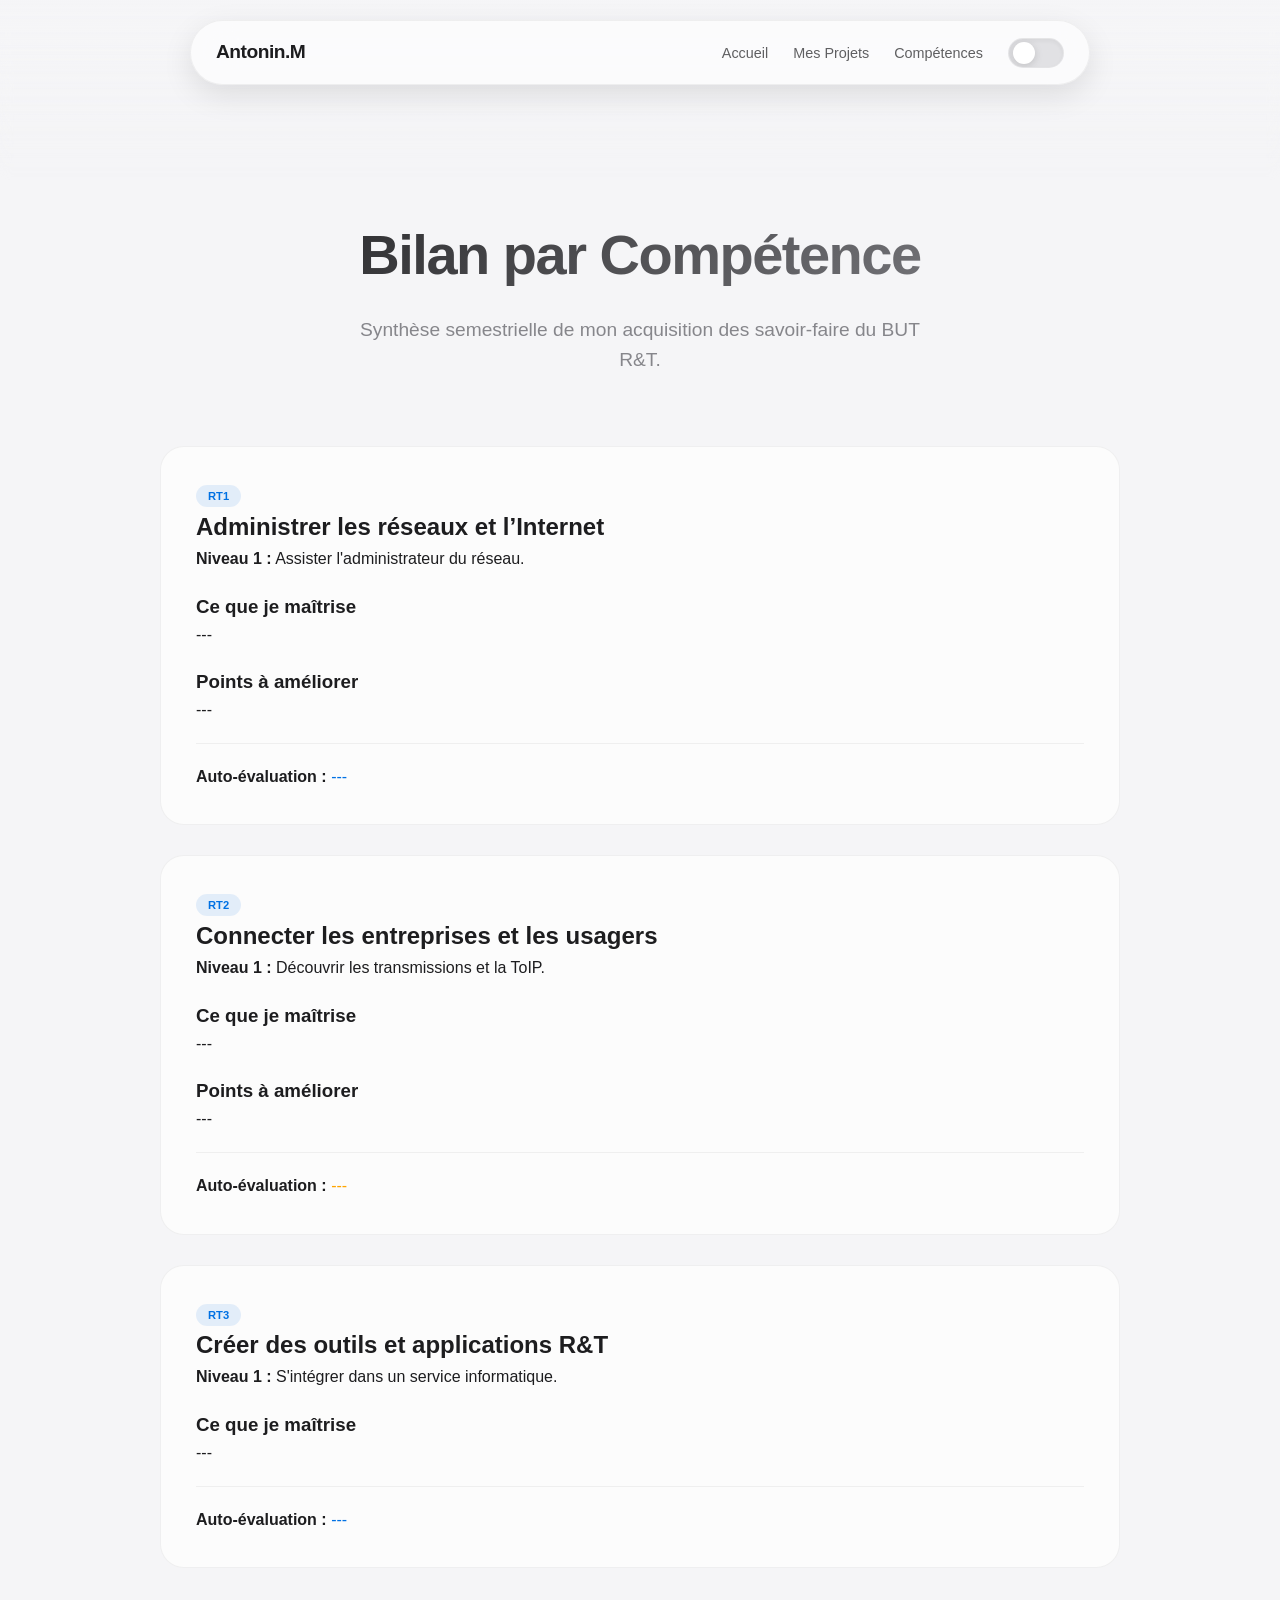
==== competence.html @ 825c8c73 "First commit Site fonctionnel mais pas complet." ====
<!DOCTYPE html>
<html lang="fr">

<head>
    <meta charset="UTF-8">
    <meta name="viewport" content="width=device-width, initial-scale=1.0">
    <title>Bilan Compétences - Antonin</title>
    <link rel="stylesheet" href="style.css">
</head>

<body>
    <div class="top-blur-mask"></div>
    <nav class="navbar">
        <a href="index.html" class="logo">Antonin.M</a>

        <div class="burger-menu" id="burger-btn">
            <span></span>
            <span></span>
        </div>

        <ul class="nav-links" id="nav-links">
            <li><a href="index.html">Accueil</a></li>
            <li><a href="sae.html">Mes Projets</a></li>
            <li><a href="competence.html">Compétences</a></li>
            <li>
                <div id="theme-switch" class="glass-switch" title="Changer de thème">
                    <div class="switch-icons"><span> </span><span> </span></div>
                    <div class="switch-knob"></div>
                </div>
            </li>
        </ul>
    </nav>

    <main class="container">

        <header class="hero" style="padding-bottom: 40px;">
            <h1>Bilan par Compétence</h1>
            <p>Synthèse semestrielle de mon acquisition des savoir-faire du BUT R&T.</p>
        </header>

        <section class="content-block">
            <span class="tag">RT1</span>
            <h2>Administrer les réseaux et l’Internet</h2>
            <p style="margin-bottom: 20px;"><strong>Niveau 1 :</strong> Assister l'administrateur du réseau.</p>

            <h3>Ce que je maîtrise</h3>
            <p>---</p>

            <h3 style="margin-top: 20px;">Points à améliorer</h3>
            <p>---
            </p>

            <div style="margin-top: 20px; padding-top: 20px; border-top: 1px solid var(--border-color);">
                <strong>Auto-évaluation :</strong> <span style="color: var(--accent-color);">---</span>
            </div>
        </section>

        <section class="content-block">
            <span class="tag">RT2</span>
            <h2>Connecter les entreprises et les usagers</h2>
            <p style="margin-bottom: 20px;"><strong>Niveau 1 :</strong> Découvrir les transmissions et la ToIP.</p>

            <h3>Ce que je maîtrise</h3>
            <p>---</p>

            <h3 style="margin-top: 20px;">Points à améliorer</h3>
            <p>---</p>

            <div style="margin-top: 20px; padding-top: 20px; border-top: 1px solid var(--border-color);">
                <strong>Auto-évaluation :</strong> <span style="color: Orange;">---</span>
            </div>
        </section>

        <section class="content-block">
            <span class="tag">RT3</span>
            <h2>Créer des outils et applications R&T</h2>
            <p style="margin-bottom: 20px;"><strong>Niveau 1 :</strong> S'intégrer dans un service informatique.</p>

            <h3>Ce que je maîtrise</h3>
            <p>---</p>

            <div style="margin-top: 20px; padding-top: 20px; border-top: 1px solid var(--border-color);">
                <strong>Auto-évaluation :</strong> <span style="color: var(--accent-color);">---</span>
            </div>
        </section>

    </main>

    <script src="script.js"></script>
</body>

</html>
---- style.css ----
:root {
    /* Mode Clair */
    --bg-body: #F5F5F7;
    /* On passe à 0.6 pour voir le contenu passer derrière */
    --bg-card: rgba(255, 255, 255, 0.65);
    /* Nav plus transparente (0.6) pour l'effet de flou */
    --bg-nav: rgba(255, 255, 255, 0.6);

    --text-main: #1D1D1F;
    --text-secondary: #86868B;
    --accent-color: #0071E3;
    --border-color: rgba(0, 0, 0, 0.05);
    --shadow-card: 0 10px 30px -10px rgba(0, 0, 0, 0.1);
    --radius-card: 24px;
    --font-stack: -apple-system, BlinkMacSystemFont, "Segoe UI", Roboto, Helvetica, Arial, sans-serif;
}

[data-theme="dark"] {
    /* Mode Sombre */
    --bg-body: #000000;
    --bg-card: rgba(28, 28, 30, 0.6);
    /* Nav sombre transparente */
    --bg-nav: rgba(28, 28, 30, 0.6);

    --text-main: #F5F5F7;
    --text-secondary: #98989D;
    --accent-color: #2997FF;
    --border-color: rgba(255, 255, 255, 0.15);
    --shadow-card: 0 10px 40px -10px rgba(0, 0, 0, 0.6);
}

[data-theme="dark"] .top-blur-mask {
    background: linear-gradient(to bottom,
            var(--bg-body) 0%,
            rgba(0, 0, 0, 0) 100%);
}

/* --- RESET & BASE --- */
* {
    box-sizing: border-box;
    margin: 0;
    padding: 0;
}

body {
    font-family: var(--font-stack);
    background-color: var(--bg-body);
    color: var(--text-main);
    line-height: 1.6;
    transition: background-color 0.4s ease, color 0.4s ease;
    -webkit-font-smoothing: antialiased;
    padding-top: 150px;
    /* Espace pour la nav flottante */
}

.top-blur-mask {
    position: fixed;
    top: 0;
    left: 0;
    width: 100%;
    height: 180px;
    /* La hauteur de la zone de flou */
    z-index: 900;
    /* Au-dessus du contenu, mais SOUS la navbar (qui est à 1000) */
    pointer-events: none;
    /* Très important : permet de cliquer au travers */

    /* 1. L'effet de flou progressif */
    backdrop-filter: blur(6px);
    -webkit-backdrop-filter: blur(6px);

    /* 2. Le fondu vers la couleur de fond (simule la perte d'opacité) */
    background: linear-gradient(to bottom,
            var(--bg-body) 0%,
            /* En haut : couleur du fond opaque (contenu invisible) */
            rgba(255, 255, 255, 0) 100%
            /* En bas : transparent (contenu visible) */
        );

    /* 3. Masque pour adoucir la transition du flou */
    mask-image: linear-gradient(to bottom, black 20%, transparent 100%);
    -webkit-mask-image: linear-gradient(to bottom, black 20%, transparent 100%);
}

a {
    text-decoration: none;
    color: var(--text-main);
    transition: 0.2s;
}

ul {
    list-style: none;
}

.container {
    max-width: 1000px;
    margin: 0 auto;
    padding: 0 20px 40px;
}

/* --- NAVIGATION FLOTTANTE (Dynamic Island) --- */
.navbar {
    position: fixed;
    top: 20px;
    left: 50%;
    transform: translateX(-50%);
    width: 90%;
    max-width: 900px;
    background: var(--bg-nav);
    backdrop-filter: saturate(180%) blur(20px);
    -webkit-backdrop-filter: saturate(180%) blur(20px);
    border-radius: 100px;
    padding: 0 25px;
    height: 65px;
    z-index: 1000;
    box-shadow: 0 10px 30px rgba(0, 0, 0, 0.1);
    border: 1px solid var(--border-color);
    display: flex;
    justify-content: space-between;
    align-items: center;
}

.logo {
    font-weight: 700;
    font-size: 1.2rem;
    letter-spacing: -0.5px;
}

.nav-links {
    display: flex;
    gap: 25px;
    align-items: center;
}

.nav-links a {
    font-size: 0.9rem;
    font-weight: 500;
    opacity: 0.7;
}

.nav-links a:hover,
.nav-links a.active {
    opacity: 1;
    color: var(--accent-color);
}

/* --- SWITCH LIQUID GLASS (Theme) --- */
.glass-switch {
    width: 56px;
    height: 30px;
    background: rgba(120, 120, 128, 0.2);
    border-radius: 50px;
    position: relative;
    cursor: pointer;
    box-shadow: inset 0 2px 4px rgba(0, 0, 0, 0.05);
    display: flex;
    align-items: center;
    justify-content: space-between;
    padding: 0 6px;
    overflow: hidden;
    border: 1px solid rgba(255, 255, 255, 0.1);
}

.switch-icons {
    position: absolute;
    width: 100%;
    top: 0;
    left: 0;
    height: 100%;
    display: flex;
    justify-content: space-between;
    align-items: center;
    padding: 0 8px;
    font-size: 12px;
    pointer-events: none;
}

.switch-knob {
    width: 22px;
    height: 22px;
    background: white;
    border-radius: 50%;
    position: absolute;
    top: 3px;
    left: 4px;
    z-index: 2;
    box-shadow: 0 2px 8px rgba(0, 0, 0, 0.15);

    /* MODIFICATION ICI : Animation simple et fluide (Ease) */
    transition: transform 0.3s ease;
}

[data-theme="dark"] .glass-switch {
    background: rgba(255, 255, 255, 0.2);
}

[data-theme="dark"] .switch-knob {
    transform: translateX(24px);
    background: var(--accent-color);
}

/* --- HERO & TITRES --- */
.hero {
    text-align: center;
    padding: 60px 0 80px;
}

.hero h1 {
    font-size: 3.5rem;
    font-weight: 700;
    letter-spacing: -1.5px;
    margin-bottom: 15px;
    background: linear-gradient(135deg, var(--text-main) 0%, var(--text-secondary) 100%);
    -webkit-background-clip: text;
    -webkit-text-fill-color: transparent;
}

.hero p {
    font-size: 1.2rem;
    color: var(--text-secondary);
    max-width: 600px;
    margin: 0 auto 30px;
}

.btn {
    background-color: var(--accent-color);
    color: white;
    padding: 12px 28px;
    border-radius: 50px;
    font-weight: 600;
    font-size: 0.95rem;
    display: inline-block;
    box-shadow: 0 4px 15px rgba(0, 113, 227, 0.3);
    transition: transform 0.2s, box-shadow 0.2s;
}

.btn:hover {
    transform: scale(1.05);
    box-shadow: 0 6px 20px rgba(0, 113, 227, 0.4);
}

/* --- GRID BENTO (SAE) --- */
.section-title {
    font-size: 2rem;
    font-weight: 700;
    margin-bottom: 30px;
    letter-spacing: -1px;
}

.sae-grid {
    display: grid;
    grid-template-columns: repeat(auto-fill, minmax(280px, 1fr));
    gap: 25px;
}

.sae-card {
    background: var(--bg-card);
    backdrop-filter: blur(20px);
    -webkit-backdrop-filter: blur(20px);
    border: 1px solid var(--border-color);
    border-radius: var(--radius-card);
    padding: 25px;
    display: flex;
    flex-direction: column;
    transition: transform 0.3s cubic-bezier(0.2, 0.8, 0.2, 1);
}

.sae-card:hover {
    transform: translateY(-8px) scale(1.01);
    box-shadow: var(--shadow-card);
}

.tag {
    align-self: flex-start;
    font-size: 0.7rem;
    font-weight: 700;
    text-transform: uppercase;
    color: var(--accent-color);
    background: rgba(0, 113, 227, 0.1);
    padding: 5px 12px;
    border-radius: 12px;
    margin-bottom: 15px;
}

.sae-card h3 {
    font-size: 1.3rem;
    font-weight: 600;
    margin-bottom: 8px;
}

.sae-card p {
    font-size: 0.95rem;
    color: var(--text-secondary);
    margin-bottom: 20px;
    flex-grow: 1;
}

.btn-small {
    color: var(--accent-color);
    font-weight: 600;
    font-size: 0.9rem;
    margin-top: auto;
}

/* --- PAGES DÉTAIL & TABLEAU --- */
.content-block {
    background: var(--bg-card);
    padding: 35px;
    border-radius: var(--radius-card);
    margin-bottom: 30px;
    border: 1px solid var(--border-color);
}

.custom-table {
    width: 100%;
    border-collapse: collapse;
    margin-top: 20px;
    border-radius: 12px;
    overflow: hidden;
    font-size: 0.95rem;
}

.custom-table th,
.custom-table td {
    padding: 15px;
    text-align: left;
    border-bottom: 1px solid var(--border-color);
}

.custom-table th {
    background-color: rgba(120, 120, 120, 0.1);
    font-weight: 600;
}

/* Mobile */
@media (max-width: 768px) {
    .hero h1 {
        font-size: 2.5rem;
    }

    .navbar {
        padding: 0 15px;
    }

    .nav-links a {
        display: none;
    }

    /* Cache les liens textes sur mobile */
    .nav-links .glass-switch {
        display: flex;
    }

    /* Garde le switch */
    /* Ajouter icone menu burger ici si besoin */
}

/* --- MENU BURGER (Mobile) --- */
.burger-menu {
    display: none;
    /* Caché sur PC */
    flex-direction: column;
    gap: 6px;
    cursor: pointer;

    position: relative;
    z-index: 2001;
    /* Supérieur à la navbar (1000) et au masque (900) */
    width: 30px;
    /* Donne une zone de clic explicite */
    height: 30px;
    justify-content: center;
    /* Centre les barres */
}

.burger-menu span {
    width: 25px;
    height: 2px;
    background-color: var(--text-main);
    border-radius: 2px;
    transition: 0.3s;
}

/* À ajouter à la fin de style.css */

/* Quand le menu est ouvert (classe ajoutée par le JS) */
.burger-menu.open span:nth-child(1) {
    transform: rotate(45deg) translate(5px, 6px);
}

.burger-menu.open span:nth-child(2) {
    transform: rotate(-45deg) translate(5px, -6px);
}


/* --- RESPONSIVE : TABLETTES & MOBILES --- */
@media (max-width: 768px) {
    .navbar {
        padding: 0 20px;
    }

    /* Affiche le burger */
    .burger-menu {
        display: flex;
    }

    /* LE MENU DÉROULANT */
    .nav-links {
        /* Positionnement */
        position: absolute;
        top: 80px;
        left: 0;
        width: 100%;

        /* --- LE FLOU FORCÉ --- */
        /* Fond blanc translucide (0.7 = 70% visible) */
        background-color: rgba(255, 255, 255, 1) !important;

        /* Le moteur de flou (valeur élevée pour bien voir l'effet) */
        -webkit-backdrop-filter: blur(30px) !important;
        /* Pour Safari/Chrome */
        backdrop-filter: blur(30px) !important;
        /* Standard */

        /* Ombre pour détacher le menu du fond */
        box-shadow: 0 20px 40px rgba(0, 0, 0, 0.2);

        /* Style du bloc */
        padding: 30px;
        border-radius: 40px;
        border: 1px solid rgba(255, 255, 255, 0.3);

        /* Caché par défaut */
        display: none;
        flex-direction: column;
        align-items: center;
        gap: 20px;
        z-index: 2000;
    }

    /* VERSION DARK MODE */
    [data-theme="dark"] .nav-links {
        /* Noir translucide */
        background-color: rgba(20, 20, 20, 1) !important;
        border: 1px solid rgba(255, 255, 255, 0.1);
    }

    /* QUAND C'EST OUVERT */
    .nav-links.mobile-visible {
        display: flex;
    }

    .nav-links a {
        display: block;
        font-size: 1.2rem;
        font-weight: 600;
    }
}
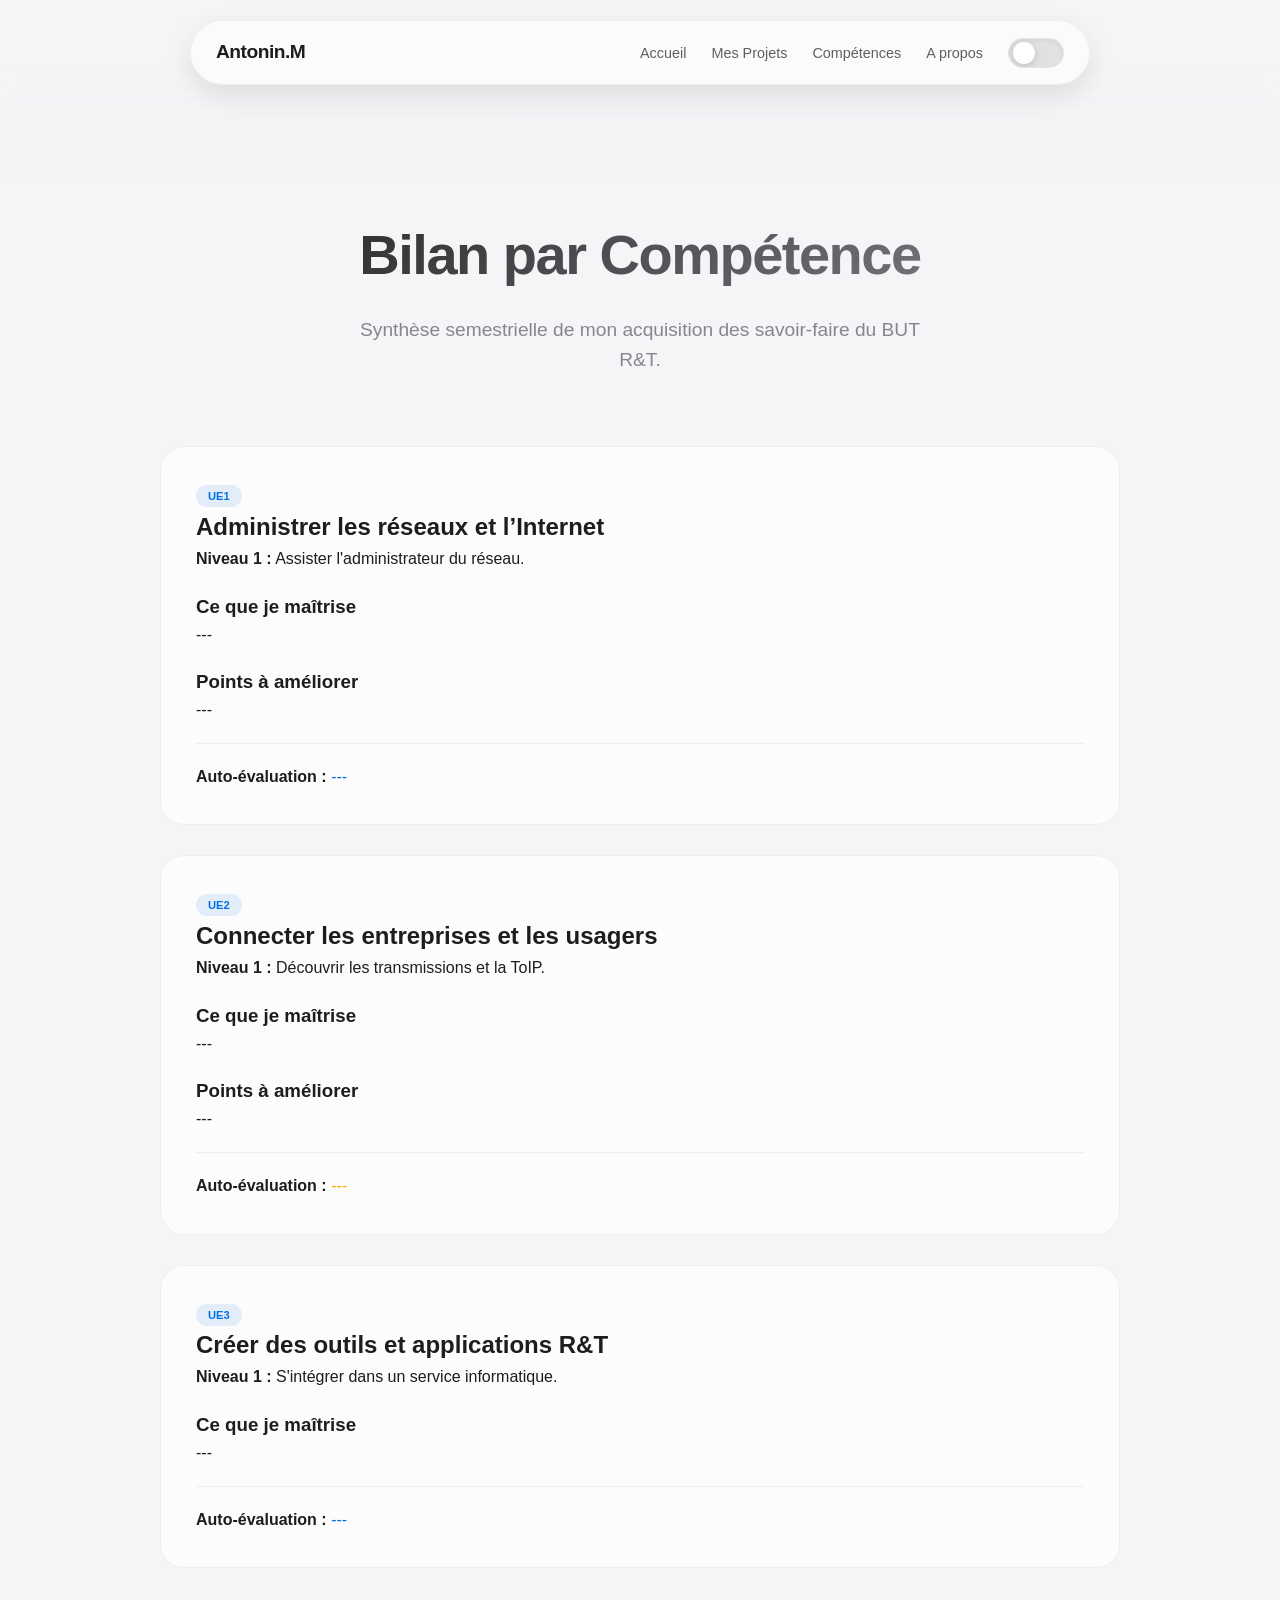
==== commit 21bc3a88: "Ajout d'une page "A propos" avec mes contacts." ====
--- a/competence.html
+++ b/competence.html
@@ -22,6 +22,7 @@
             <li><a href="index.html">Accueil</a></li>
             <li><a href="sae.html">Mes Projets</a></li>
             <li><a href="competence.html">Compétences</a></li>
+            <li><a href="contact.html">A propos</a></li>
             <li>
                 <div id="theme-switch" class="glass-switch" title="Changer de thème">
                     <div class="switch-icons"><span> </span><span> </span></div>
@@ -39,7 +40,7 @@
         </header>
 
         <section class="content-block">
-            <span class="tag">RT1</span>
+            <span class="tag">UE1</span>
             <h2>Administrer les réseaux et l’Internet</h2>
             <p style="margin-bottom: 20px;"><strong>Niveau 1 :</strong> Assister l'administrateur du réseau.</p>
 
@@ -56,7 +57,7 @@
         </section>
 
         <section class="content-block">
-            <span class="tag">RT2</span>
+            <span class="tag">UE2</span>
             <h2>Connecter les entreprises et les usagers</h2>
             <p style="margin-bottom: 20px;"><strong>Niveau 1 :</strong> Découvrir les transmissions et la ToIP.</p>
 
@@ -72,7 +73,7 @@
         </section>
 
         <section class="content-block">
-            <span class="tag">RT3</span>
+            <span class="tag">UE3</span>
             <h2>Créer des outils et applications R&T</h2>
             <p style="margin-bottom: 20px;"><strong>Niveau 1 :</strong> S'intégrer dans un service informatique.</p>
 
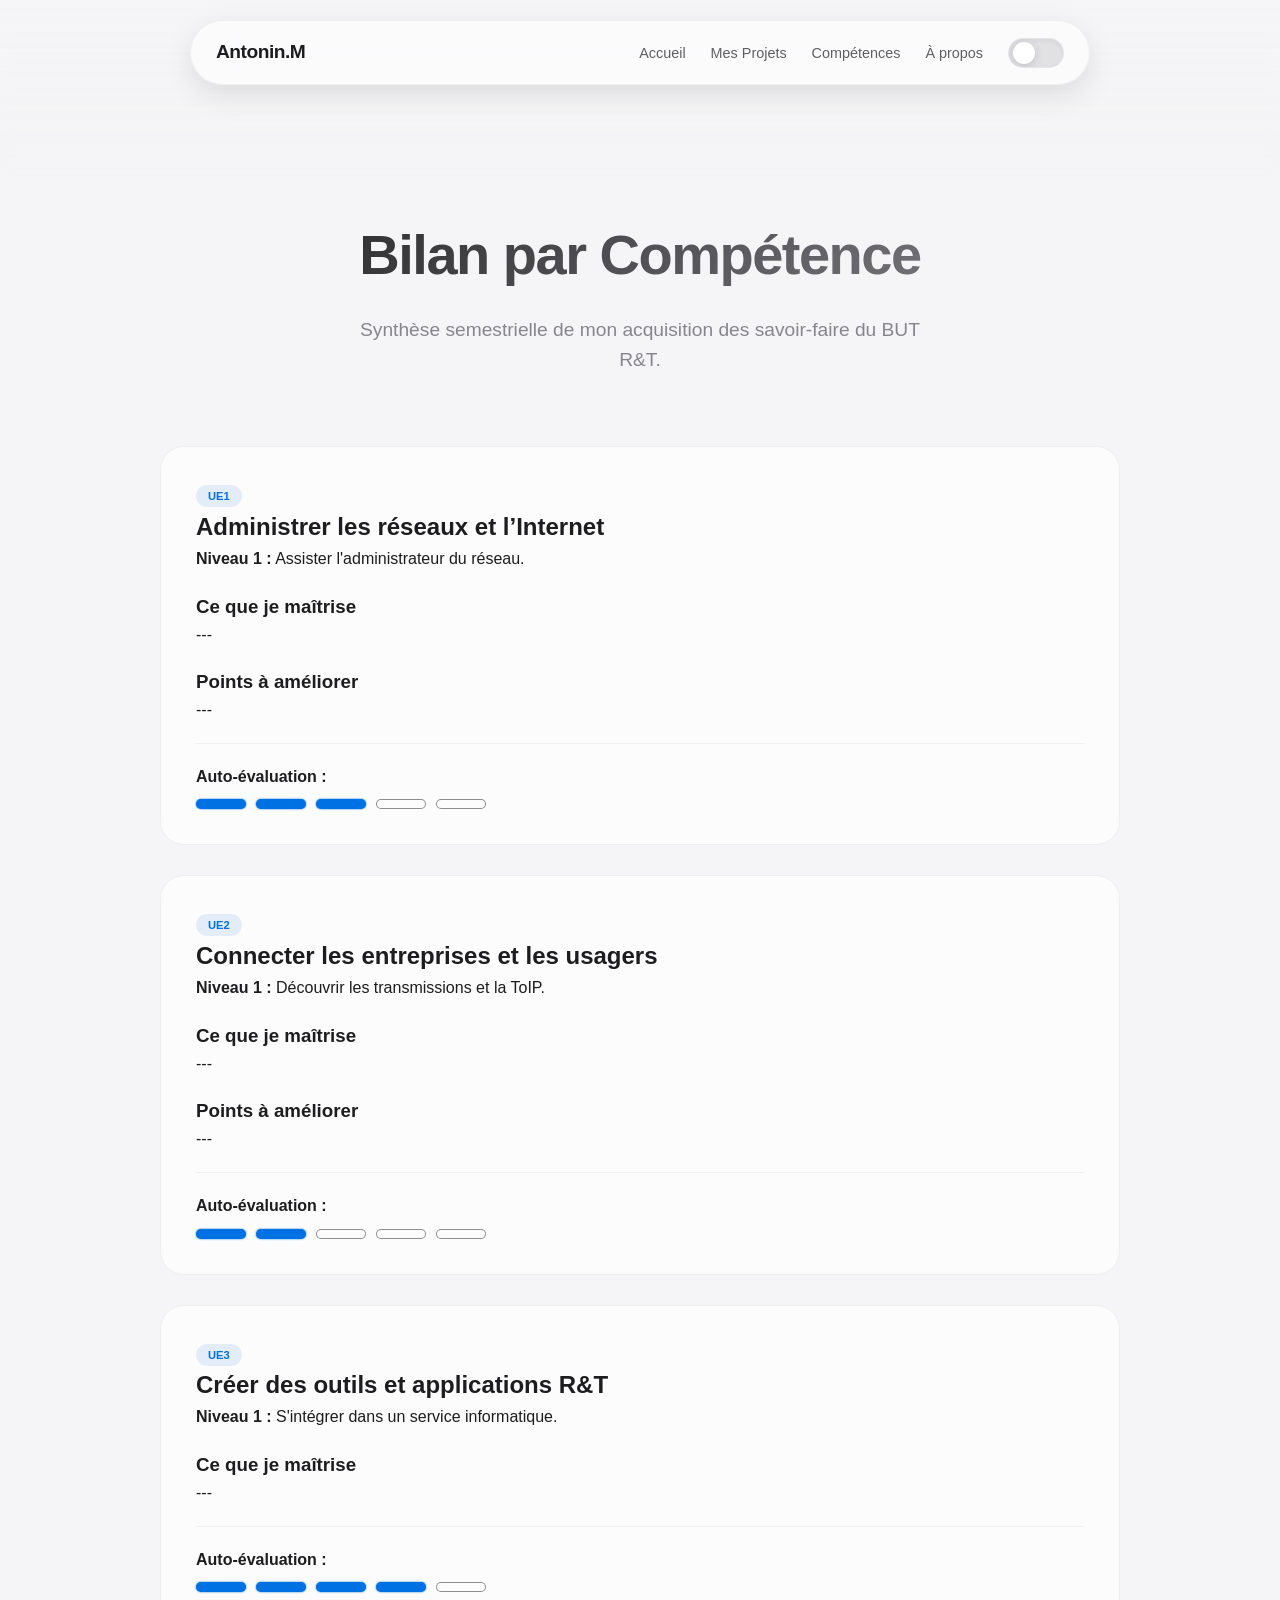
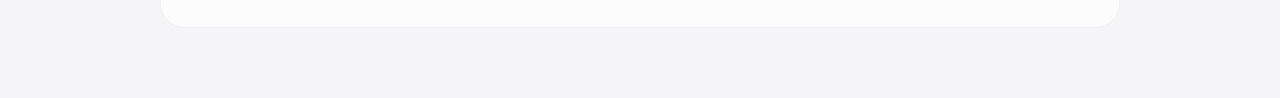
==== commit bb0459c2: "SAE101, 102, 103 complétées." ====
--- a/competence.html
+++ b/competence.html
@@ -6,6 +6,29 @@
     <meta name="viewport" content="width=device-width, initial-scale=1.0">
     <title>Bilan Compétences - Antonin</title>
     <link rel="stylesheet" href="style.css">
+    <style>
+        /* Styles spécifiques pour les jauges de compétences */
+        .skill-gauge {
+            display: flex;
+            gap: 10px;
+            margin-top: 10px;
+        }
+
+        .dot {
+            width: 50px;
+            height: 10px;
+            border-radius: 5px;
+            background-color: rgba(255, 255, 255, 0.1); /* Couleur vide (gris/transparent) */
+            border: 1px solid rgba(0, 0, 0, 0.438);
+            transition: all 0.3s ease;
+        }
+
+        .dot.active {
+            background-color: var(--accent-color); /* Utilise ton bleu défini dans style.css */
+            box-shadow: 0 0 2px var(--accent-color);
+            border-color: transparent;
+        }
+    </style>
 </head>
 
 <body>
@@ -22,7 +45,7 @@
             <li><a href="index.html">Accueil</a></li>
             <li><a href="sae.html">Mes Projets</a></li>
             <li><a href="competence.html">Compétences</a></li>
-            <li><a href="contact.html">A propos</a></li>
+            <li><a href="contact.html">À propos</a></li>
             <li>
                 <div id="theme-switch" class="glass-switch" title="Changer de thème">
                     <div class="switch-icons"><span> </span><span> </span></div>
@@ -48,11 +71,17 @@
             <p>---</p>
 
             <h3 style="margin-top: 20px;">Points à améliorer</h3>
-            <p>---
-            </p>
+            <p>---</p>
 
             <div style="margin-top: 20px; padding-top: 20px; border-top: 1px solid var(--border-color);">
-                <strong>Auto-évaluation :</strong> <span style="color: var(--accent-color);">---</span>
+                <strong>Auto-évaluation :</strong>
+                <div class="skill-gauge">
+                    <div class="dot active"></div>
+                    <div class="dot active"></div>
+                    <div class="dot active"></div>
+                    <div class="dot"></div>
+                    <div class="dot"></div>
+                </div>
             </div>
         </section>
 
@@ -68,7 +97,14 @@
             <p>---</p>
 
             <div style="margin-top: 20px; padding-top: 20px; border-top: 1px solid var(--border-color);">
-                <strong>Auto-évaluation :</strong> <span style="color: Orange;">---</span>
+                <strong>Auto-évaluation :</strong>
+                <div class="skill-gauge">
+                    <div class="dot active"></div>
+                    <div class="dot active"></div>
+                    <div class="dot"></div>
+                    <div class="dot"></div>
+                    <div class="dot"></div>
+                </div>
             </div>
         </section>
 
@@ -81,7 +117,14 @@
             <p>---</p>
 
             <div style="margin-top: 20px; padding-top: 20px; border-top: 1px solid var(--border-color);">
-                <strong>Auto-évaluation :</strong> <span style="color: var(--accent-color);">---</span>
+                <strong>Auto-évaluation :</strong>
+                <div class="skill-gauge">
+                    <div class="dot active"></div>
+                    <div class="dot active"></div>
+                    <div class="dot active"></div>
+                    <div class="dot active"></div>
+                    <div class="dot"></div>
+                </div>
             </div>
         </section>
 
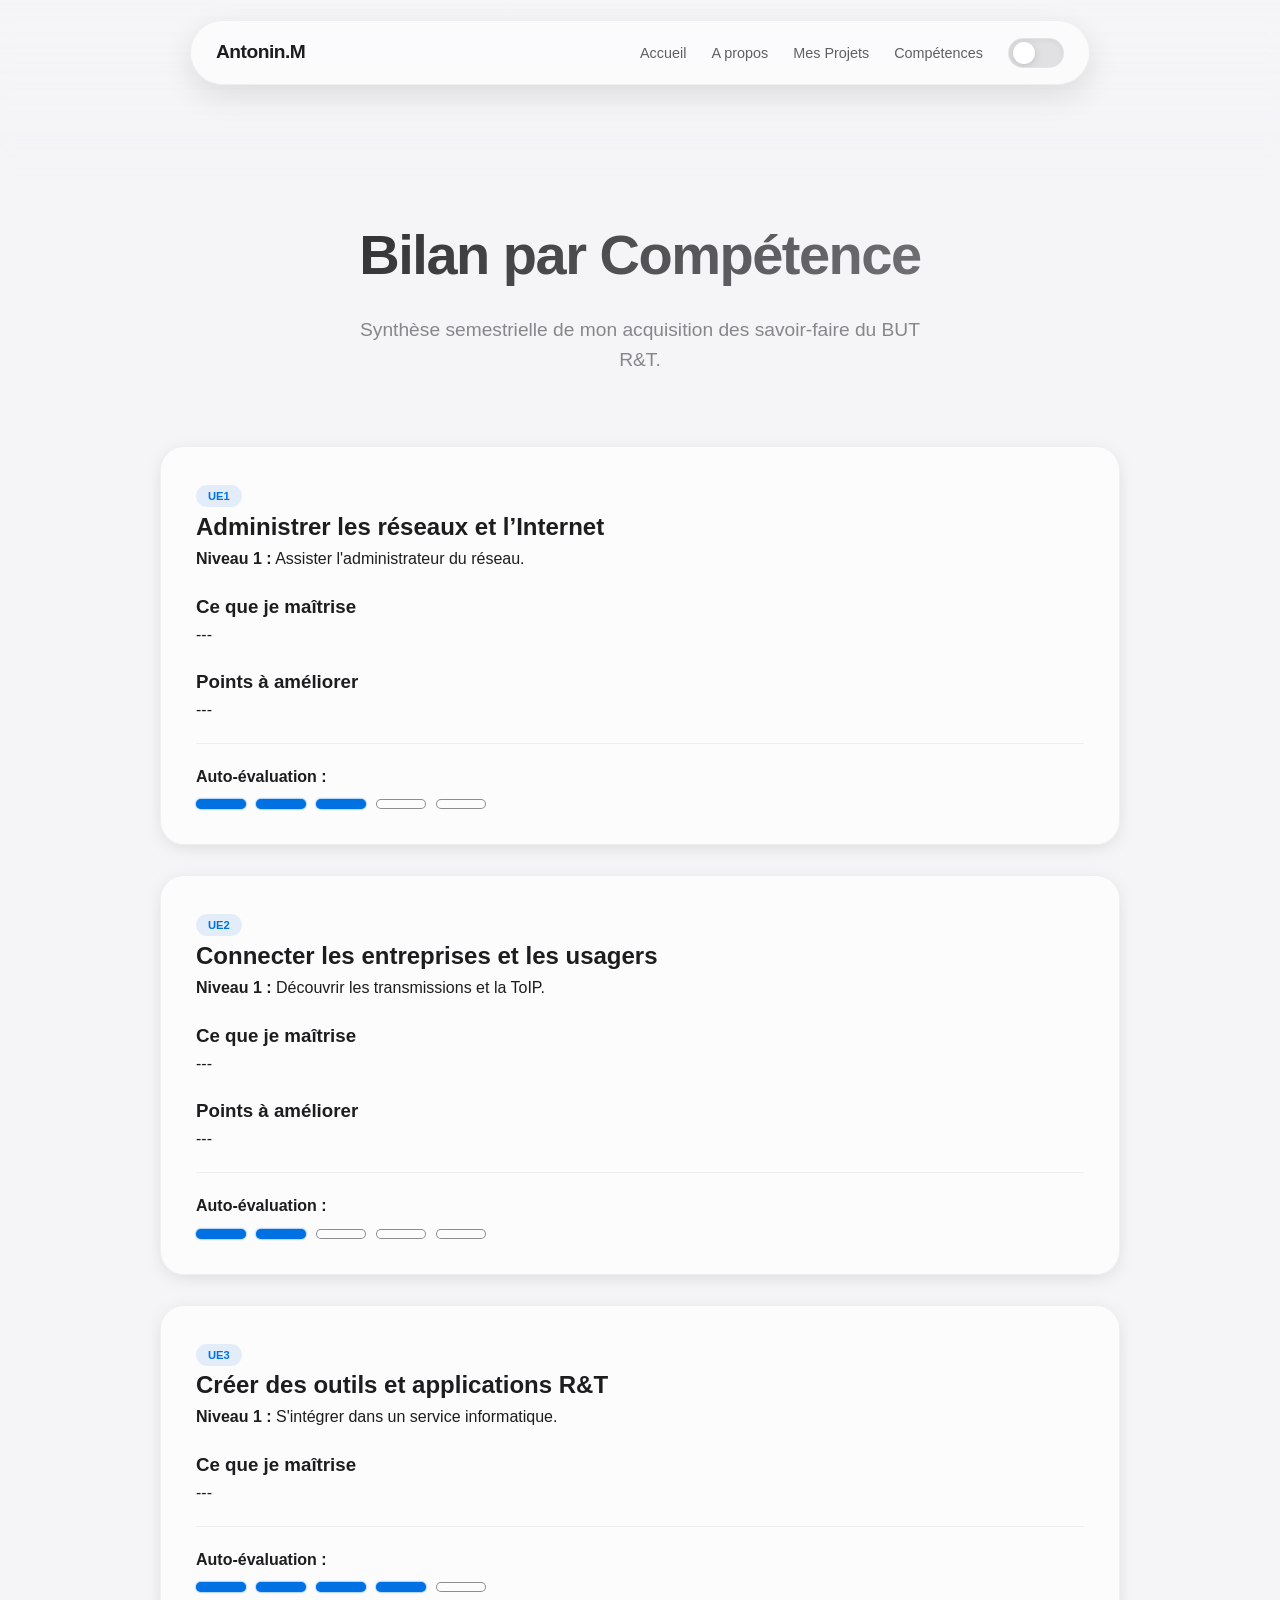
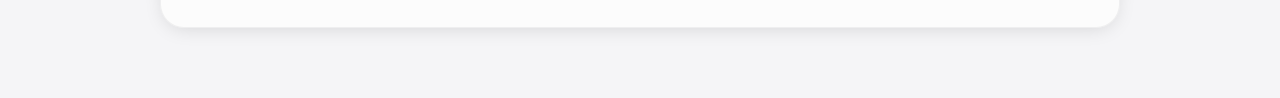
==== commit 5846b268: "Add files via upload" ====
--- a/competence.html
+++ b/competence.html
@@ -43,9 +43,9 @@
 
         <ul class="nav-links" id="nav-links">
             <li><a href="index.html">Accueil</a></li>
+            <li><a href="contact.html">A propos</a></li>
             <li><a href="sae.html">Mes Projets</a></li>
             <li><a href="competence.html">Compétences</a></li>
-            <li><a href="contact.html">À propos</a></li>
             <li>
                 <div id="theme-switch" class="glass-switch" title="Changer de thème">
                     <div class="switch-icons"><span> </span><span> </span></div>
--- a/style.css
+++ b/style.css
@@ -239,6 +239,23 @@
     box-shadow: 0 6px 20px rgba(0, 113, 227, 0.4);
 }
 
+.btn-outline {
+    background-color: transparent;
+    color: var(--accent-color);
+    border: 2px solid var(--accent-color);
+    box-shadow: none;
+}
+
+.btn-outline:hover {
+    background-color: var(--accent-color);
+    color: white;
+    box-shadow: 0 6px 20px rgba(0, 113, 227, 0.4);
+}
+
+.hero .btn + .btn {
+    margin-left: 12px;
+}
+
 /* --- GRID BENTO (SAE) --- */
 .section-title {
     font-size: 2rem;
@@ -309,6 +326,10 @@
     border-radius: var(--radius-card);
     margin-bottom: 30px;
     border: 1px solid var(--border-color);
+    
+    /* AJOUT DE L'OMBRE ICI */
+    box-shadow: 0 4px 20px -5px rgba(0, 0, 0, 0.15); 
+    transition: box-shadow 0.3s ease;
 }
 
 .custom-table {
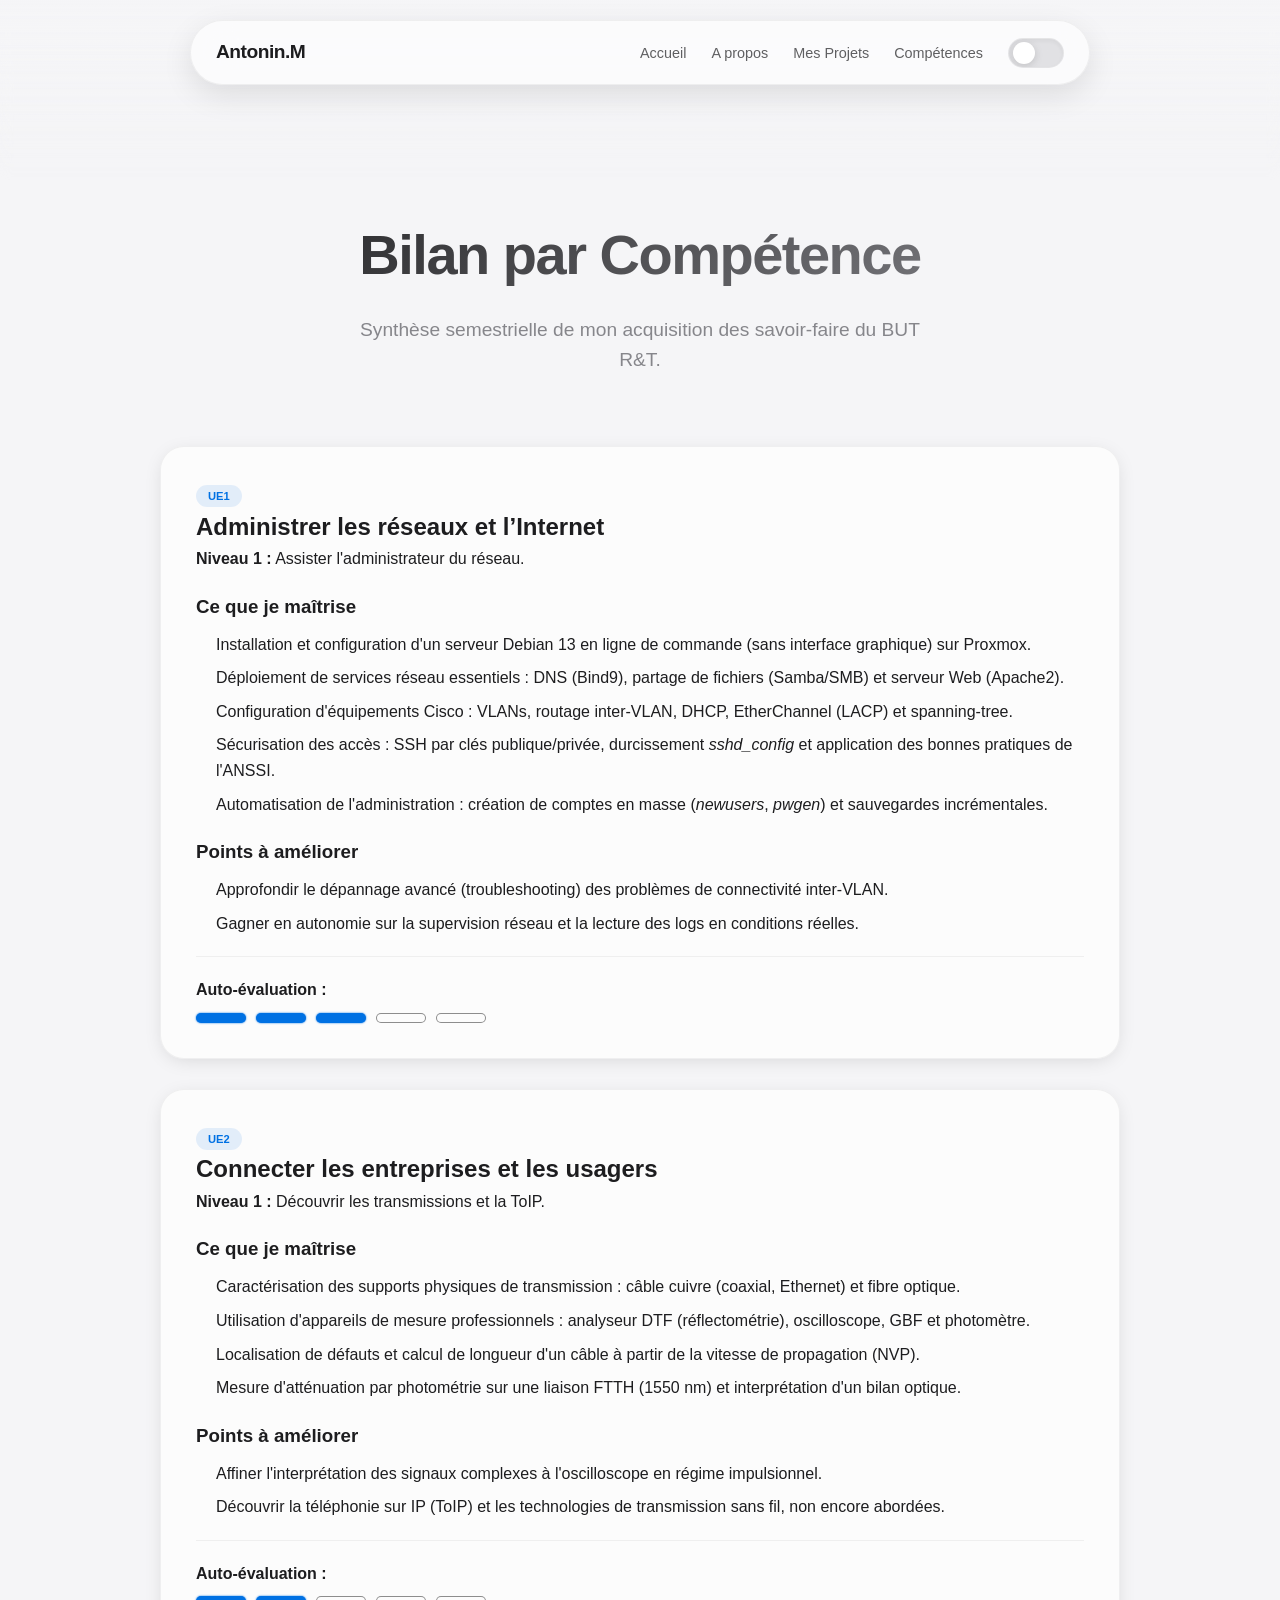
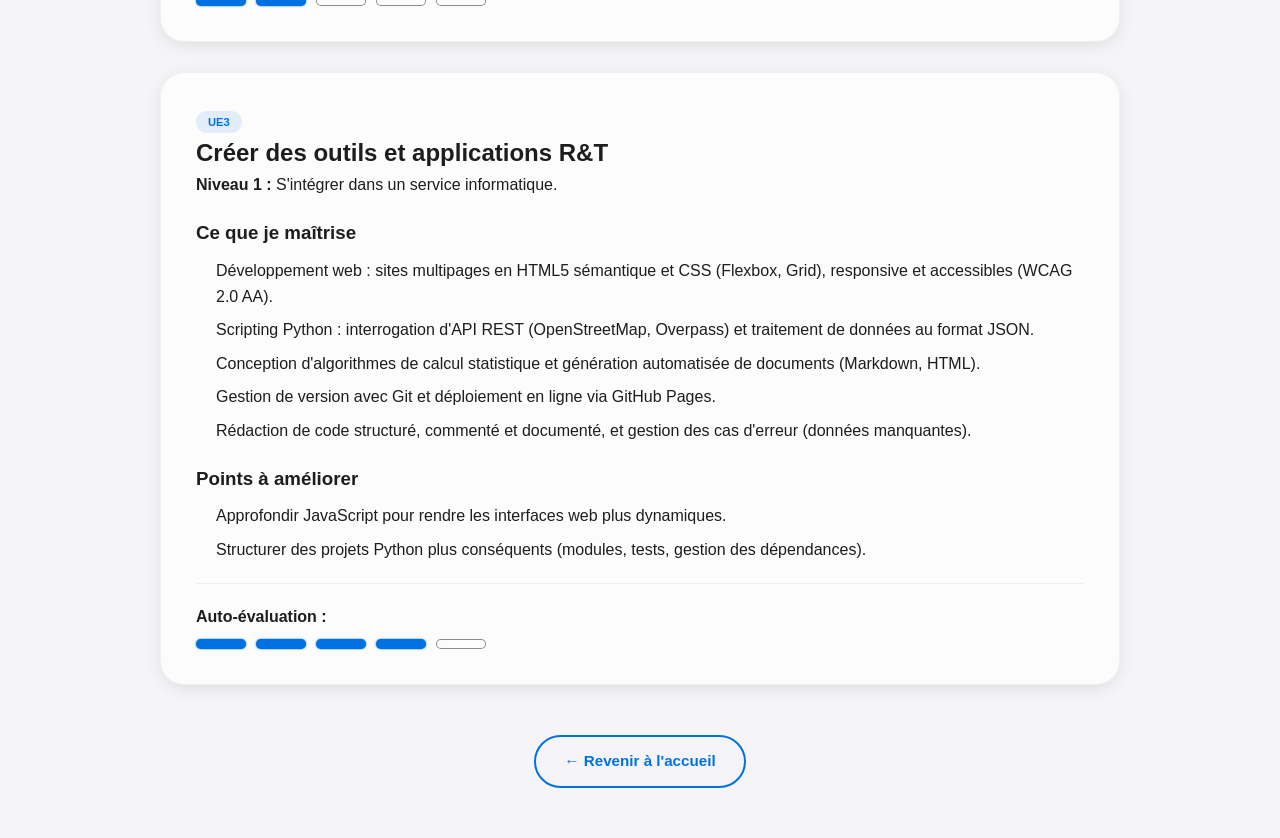
==== commit c5f36a5a: "correction bugs Correction d'un bug lors du passage du mode clair au mode sombre. Ajout d'un bouton" ====
--- a/competence.html
+++ b/competence.html
@@ -1,136 +1,183 @@
-<!DOCTYPE html>
-<html lang="fr">
-
-<head>
-    <meta charset="UTF-8">
-    <meta name="viewport" content="width=device-width, initial-scale=1.0">
-    <title>Bilan Compétences - Antonin</title>
-    <link rel="stylesheet" href="style.css">
-    <style>
-        /* Styles spécifiques pour les jauges de compétences */
-        .skill-gauge {
-            display: flex;
-            gap: 10px;
-            margin-top: 10px;
-        }
-
-        .dot {
-            width: 50px;
-            height: 10px;
-            border-radius: 5px;
-            background-color: rgba(255, 255, 255, 0.1); /* Couleur vide (gris/transparent) */
-            border: 1px solid rgba(0, 0, 0, 0.438);
-            transition: all 0.3s ease;
-        }
-
-        .dot.active {
-            background-color: var(--accent-color); /* Utilise ton bleu défini dans style.css */
-            box-shadow: 0 0 2px var(--accent-color);
-            border-color: transparent;
-        }
-    </style>
-</head>
-
-<body>
-    <div class="top-blur-mask"></div>
-    <nav class="navbar">
-        <a href="index.html" class="logo">Antonin.M</a>
-
-        <div class="burger-menu" id="burger-btn">
-            <span></span>
-            <span></span>
-        </div>
-
-        <ul class="nav-links" id="nav-links">
-            <li><a href="index.html">Accueil</a></li>
-            <li><a href="contact.html">A propos</a></li>
-            <li><a href="sae.html">Mes Projets</a></li>
-            <li><a href="competence.html">Compétences</a></li>
-            <li>
-                <div id="theme-switch" class="glass-switch" title="Changer de thème">
-                    <div class="switch-icons"><span> </span><span> </span></div>
-                    <div class="switch-knob"></div>
-                </div>
-            </li>
-        </ul>
-    </nav>
-
-    <main class="container">
-
-        <header class="hero" style="padding-bottom: 40px;">
-            <h1>Bilan par Compétence</h1>
-            <p>Synthèse semestrielle de mon acquisition des savoir-faire du BUT R&T.</p>
-        </header>
-
-        <section class="content-block">
-            <span class="tag">UE1</span>
-            <h2>Administrer les réseaux et l’Internet</h2>
-            <p style="margin-bottom: 20px;"><strong>Niveau 1 :</strong> Assister l'administrateur du réseau.</p>
-
-            <h3>Ce que je maîtrise</h3>
-            <p>---</p>
-
-            <h3 style="margin-top: 20px;">Points à améliorer</h3>
-            <p>---</p>
-
-            <div style="margin-top: 20px; padding-top: 20px; border-top: 1px solid var(--border-color);">
-                <strong>Auto-évaluation :</strong>
-                <div class="skill-gauge">
-                    <div class="dot active"></div>
-                    <div class="dot active"></div>
-                    <div class="dot active"></div>
-                    <div class="dot"></div>
-                    <div class="dot"></div>
-                </div>
-            </div>
-        </section>
-
-        <section class="content-block">
-            <span class="tag">UE2</span>
-            <h2>Connecter les entreprises et les usagers</h2>
-            <p style="margin-bottom: 20px;"><strong>Niveau 1 :</strong> Découvrir les transmissions et la ToIP.</p>
-
-            <h3>Ce que je maîtrise</h3>
-            <p>---</p>
-
-            <h3 style="margin-top: 20px;">Points à améliorer</h3>
-            <p>---</p>
-
-            <div style="margin-top: 20px; padding-top: 20px; border-top: 1px solid var(--border-color);">
-                <strong>Auto-évaluation :</strong>
-                <div class="skill-gauge">
-                    <div class="dot active"></div>
-                    <div class="dot active"></div>
-                    <div class="dot"></div>
-                    <div class="dot"></div>
-                    <div class="dot"></div>
-                </div>
-            </div>
-        </section>
-
-        <section class="content-block">
-            <span class="tag">UE3</span>
-            <h2>Créer des outils et applications R&T</h2>
-            <p style="margin-bottom: 20px;"><strong>Niveau 1 :</strong> S'intégrer dans un service informatique.</p>
-
-            <h3>Ce que je maîtrise</h3>
-            <p>---</p>
-
-            <div style="margin-top: 20px; padding-top: 20px; border-top: 1px solid var(--border-color);">
-                <strong>Auto-évaluation :</strong>
-                <div class="skill-gauge">
-                    <div class="dot active"></div>
-                    <div class="dot active"></div>
-                    <div class="dot active"></div>
-                    <div class="dot active"></div>
-                    <div class="dot"></div>
-                </div>
-            </div>
-        </section>
-
-    </main>
-
-    <script src="script.js"></script>
-</body>
-
+<!DOCTYPE html>
+<html lang="fr">
+
+<head>
+    <script>
+        // Anti-flash : applique le thème sauvegardé AVANT le rendu de la page
+        (function () {
+            try {
+                var t = localStorage.getItem('theme');
+                if (t) document.documentElement.setAttribute('data-theme', t);
+            } catch (e) {}
+            // Désactive les transitions le temps du chargement initial
+            document.documentElement.classList.add('no-transition');
+            window.addEventListener('load', function () {
+                document.documentElement.classList.remove('no-transition');
+            });
+        })();
+    </script>
+    <meta charset="UTF-8">
+    <meta name="viewport" content="width=device-width, initial-scale=1.0">
+    <title>Bilan Compétences - Antonin</title>
+    <link rel="stylesheet" href="style.css">
+    <style>
+        /* Styles spécifiques pour les jauges de compétences */
+        .skill-gauge {
+            display: flex;
+            gap: 10px;
+            margin-top: 10px;
+        }
+
+        .dot {
+            width: 50px;
+            height: 10px;
+            border-radius: 5px;
+            background-color: rgba(255, 255, 255, 0.1); /* Couleur vide (gris/transparent) */
+            border: 1px solid rgba(0, 0, 0, 0.438);
+            transition: all 0.3s ease;
+        }
+
+        .dot.active {
+            background-color: var(--accent-color); /* Utilise ton bleu défini dans style.css */
+            box-shadow: 0 0 2px var(--accent-color);
+            border-color: transparent;
+        }
+    </style>
+</head>
+
+<body>
+    <div class="top-blur-mask"></div>
+    <nav class="navbar">
+        <a href="index.html" class="logo">Antonin.M</a>
+
+        <div class="burger-menu" id="burger-btn">
+            <span></span>
+            <span></span>
+        </div>
+
+        <ul class="nav-links" id="nav-links">
+            <li><a href="index.html">Accueil</a></li>
+            <li><a href="contact.html">A propos</a></li>
+            <li><a href="sae.html">Mes Projets</a></li>
+            <li><a href="competence.html">Compétences</a></li>
+            <li>
+                <div id="theme-switch" class="glass-switch" title="Changer de thème">
+                    <div class="switch-icons"><span> </span><span> </span></div>
+                    <div class="switch-knob"></div>
+                </div>
+            </li>
+        </ul>
+    </nav>
+
+    <main class="container">
+
+        <header class="hero" style="padding-bottom: 40px;">
+            <h1>Bilan par Compétence</h1>
+            <p>Synthèse semestrielle de mon acquisition des savoir-faire du BUT R&T.</p>
+        </header>
+
+        <section class="content-block">
+            <span class="tag">UE1</span>
+            <h2>Administrer les réseaux et l’Internet</h2>
+            <p style="margin-bottom: 20px;"><strong>Niveau 1 :</strong> Assister l'administrateur du réseau.</p>
+
+            <h3>Ce que je maîtrise</h3>
+            <ul style="margin-left: 20px; margin-top: 10px;">
+                <li style="margin-bottom: 8px;">Installation et configuration d'un serveur Debian 13 en ligne de commande (sans interface graphique) sur Proxmox.</li>
+                <li style="margin-bottom: 8px;">Déploiement de services réseau essentiels : DNS (Bind9), partage de fichiers (Samba/SMB) et serveur Web (Apache2).</li>
+                <li style="margin-bottom: 8px;">Configuration d'équipements Cisco : VLANs, routage inter-VLAN, DHCP, EtherChannel (LACP) et spanning-tree.</li>
+                <li style="margin-bottom: 8px;">Sécurisation des accès : SSH par clés publique/privée, durcissement <em>sshd_config</em> et application des bonnes pratiques de l'ANSSI.</li>
+                <li>Automatisation de l'administration : création de comptes en masse (<em>newusers</em>, <em>pwgen</em>) et sauvegardes incrémentales.</li>
+            </ul>
+
+            <h3 style="margin-top: 20px;">Points à améliorer</h3>
+            <ul style="margin-left: 20px; margin-top: 10px;">
+                <li style="margin-bottom: 8px;">Approfondir le dépannage avancé (troubleshooting) des problèmes de connectivité inter-VLAN.</li>
+                <li>Gagner en autonomie sur la supervision réseau et la lecture des logs en conditions réelles.</li>
+            </ul>
+
+            <div style="margin-top: 20px; padding-top: 20px; border-top: 1px solid var(--border-color);">
+                <strong>Auto-évaluation :</strong>
+                <div class="skill-gauge">
+                    <div class="dot active"></div>
+                    <div class="dot active"></div>
+                    <div class="dot active"></div>
+                    <div class="dot"></div>
+                    <div class="dot"></div>
+                </div>
+            </div>
+        </section>
+
+        <section class="content-block">
+            <span class="tag">UE2</span>
+            <h2>Connecter les entreprises et les usagers</h2>
+            <p style="margin-bottom: 20px;"><strong>Niveau 1 :</strong> Découvrir les transmissions et la ToIP.</p>
+
+            <h3>Ce que je maîtrise</h3>
+            <ul style="margin-left: 20px; margin-top: 10px;">
+                <li style="margin-bottom: 8px;">Caractérisation des supports physiques de transmission : câble cuivre (coaxial, Ethernet) et fibre optique.</li>
+                <li style="margin-bottom: 8px;">Utilisation d'appareils de mesure professionnels : analyseur DTF (réflectométrie), oscilloscope, GBF et photomètre.</li>
+                <li style="margin-bottom: 8px;">Localisation de défauts et calcul de longueur d'un câble à partir de la vitesse de propagation (NVP).</li>
+                <li>Mesure d'atténuation par photométrie sur une liaison FTTH (1550 nm) et interprétation d'un bilan optique.</li>
+            </ul>
+
+            <h3 style="margin-top: 20px;">Points à améliorer</h3>
+            <ul style="margin-left: 20px; margin-top: 10px;">
+                <li style="margin-bottom: 8px;">Affiner l'interprétation des signaux complexes à l'oscilloscope en régime impulsionnel.</li>
+                <li>Découvrir la téléphonie sur IP (ToIP) et les technologies de transmission sans fil, non encore abordées.</li>
+            </ul>
+
+            <div style="margin-top: 20px; padding-top: 20px; border-top: 1px solid var(--border-color);">
+                <strong>Auto-évaluation :</strong>
+                <div class="skill-gauge">
+                    <div class="dot active"></div>
+                    <div class="dot active"></div>
+                    <div class="dot"></div>
+                    <div class="dot"></div>
+                    <div class="dot"></div>
+                </div>
+            </div>
+        </section>
+
+        <section class="content-block">
+            <span class="tag">UE3</span>
+            <h2>Créer des outils et applications R&T</h2>
+            <p style="margin-bottom: 20px;"><strong>Niveau 1 :</strong> S'intégrer dans un service informatique.</p>
+
+            <h3>Ce que je maîtrise</h3>
+            <ul style="margin-left: 20px; margin-top: 10px;">
+                <li style="margin-bottom: 8px;">Développement web : sites multipages en HTML5 sémantique et CSS (Flexbox, Grid), responsive et accessibles (WCAG 2.0 AA).</li>
+                <li style="margin-bottom: 8px;">Scripting Python : interrogation d'API REST (OpenStreetMap, Overpass) et traitement de données au format JSON.</li>
+                <li style="margin-bottom: 8px;">Conception d'algorithmes de calcul statistique et génération automatisée de documents (Markdown, HTML).</li>
+                <li style="margin-bottom: 8px;">Gestion de version avec Git et déploiement en ligne via GitHub Pages.</li>
+                <li>Rédaction de code structuré, commenté et documenté, et gestion des cas d'erreur (données manquantes).</li>
+            </ul>
+
+            <h3 style="margin-top: 20px;">Points à améliorer</h3>
+            <ul style="margin-left: 20px; margin-top: 10px;">
+                <li style="margin-bottom: 8px;">Approfondir JavaScript pour rendre les interfaces web plus dynamiques.</li>
+                <li>Structurer des projets Python plus conséquents (modules, tests, gestion des dépendances).</li>
+            </ul>
+
+            <div style="margin-top: 20px; padding-top: 20px; border-top: 1px solid var(--border-color);">
+                <strong>Auto-évaluation :</strong>
+                <div class="skill-gauge">
+                    <div class="dot active"></div>
+                    <div class="dot active"></div>
+                    <div class="dot active"></div>
+                    <div class="dot active"></div>
+                    <div class="dot"></div>
+                </div>
+            </div>
+        </section>
+
+        <div class="back-projects-wrapper">
+            <a href="index.html" class="btn-back-projects">&#8592; Revenir à l'accueil</a>
+        </div>
+
+    </main>
+
+    <script src="script.js"></script>
+</body>
+
 </html>
--- a/style.css
+++ b/style.css
@@ -33,6 +33,14 @@
     background: linear-gradient(to bottom,
             var(--bg-body) 0%,
             rgba(0, 0, 0, 0) 100%);
+}
+
+/* --- ANTI-FLASH : désactive les transitions au chargement initial --- */
+.no-transition,
+.no-transition *,
+.no-transition *::before,
+.no-transition *::after {
+    transition: none !important;
 }
 
 /* --- RESET & BASE --- */
@@ -319,6 +327,40 @@
     margin-top: auto;
 }
 
+/* --- BADGE "À VENIR" (SAE non réalisées) --- */
+.badge-soon {
+    align-self: flex-start;
+    margin-top: auto;
+    display: inline-flex;
+    align-items: center;
+    gap: 6px;
+    color: #D70015;
+    background: rgba(215, 0, 21, 0.1);
+    border: 1px solid rgba(215, 0, 21, 0.3);
+    font-weight: 600;
+    font-size: 0.85rem;
+    padding: 8px 16px;
+    border-radius: 50px;
+    cursor: not-allowed;
+    user-select: none;
+}
+
+[data-theme="dark"] .badge-soon {
+    color: #FF6961;
+    background: rgba(255, 105, 97, 0.12);
+    border-color: rgba(255, 105, 97, 0.3);
+}
+
+/* Carte d'un projet à venir : légèrement estompée */
+.sae-card.coming-soon {
+    opacity: 0.75;
+}
+
+.sae-card.coming-soon:hover {
+    transform: translateY(-8px) scale(1.01);
+    opacity: 1;
+}
+
 /* --- PAGES DÉTAIL & TABLEAU --- */
 .content-block {
     background: var(--bg-card);
@@ -353,6 +395,158 @@
     font-weight: 600;
 }
 
+/* --- BOUTON RETOUR PROJETS --- */
+.btn-back-projects {
+    display: inline-flex;
+    align-items: center;
+    gap: 8px;
+    color: var(--accent-color);
+    border: 2px solid var(--accent-color);
+    background-color: transparent;
+    padding: 12px 28px;
+    border-radius: 50px;
+    font-weight: 600;
+    font-size: 0.95rem;
+    transition: background-color 0.2s, color 0.2s, transform 0.2s, box-shadow 0.2s;
+}
+
+.btn-back-projects:hover {
+    background-color: var(--accent-color);
+    color: white;
+    transform: scale(1.05);
+    box-shadow: 0 6px 20px rgba(0, 113, 227, 0.4);
+}
+
+.back-projects-wrapper {
+    text-align: center;
+    margin-top: 20px;
+    padding: 20px 0 10px;
+}
+
+/* --- CARTES PREUVES AVEC APERÇU FLOU --- */
+.proof-card {
+    flex: 1;
+    min-width: 250px;
+    border-radius: 16px;
+    overflow: hidden;
+    position: relative;
+    background: rgba(0,0,0,0.05);
+    border: 1px solid var(--border-color);
+    min-height: 180px;
+    display: flex;
+    flex-direction: column;
+    align-items: center;
+    justify-content: flex-end;
+}
+
+.proof-card-preview {
+    position: absolute;
+    inset: 0;
+    width: 100%;
+    height: 100%;
+    object-fit: cover;
+    filter: blur(4px) brightness(0.7);
+    transform: scale(1.05);
+    transition: filter 0.3s ease;
+}
+
+.proof-card-overlay {
+    position: relative;
+    z-index: 2;
+    width: 100%;
+    padding: 20px;
+    text-align: center;
+    background: linear-gradient(to top, rgba(0,0,0,0.6) 0%, transparent 100%);
+    display: flex;
+    flex-direction: column;
+    align-items: center;
+    gap: 12px;
+}
+
+.proof-card-label {
+    font-size: 0.85rem;
+    font-weight: 600;
+    color: rgba(255,255,255,0.9);
+    text-align: center;
+}
+
+.btn-proof {
+    display: inline-flex;
+    align-items: center;
+    gap: 6px;
+    background-color: #000000;
+    color: white;
+    padding: 10px 22px;
+    border-radius: 50px;
+    font-weight: 600;
+    font-size: 0.85rem;
+    border: 1.5px solid rgba(255, 255, 255, 0.85);
+    box-shadow: 0 2px 10px rgba(0, 0, 0, 0.5);
+    transition: background-color 0.2s, transform 0.2s, box-shadow 0.2s;
+    text-decoration: none;
+}
+
+.btn-proof:hover {
+    background-color: #222222;
+    transform: scale(1.04);
+    box-shadow: 0 4px 16px rgba(0, 0, 0, 0.6);
+    color: white;
+}
+
+[data-theme="dark"] .btn-proof {
+    background-color: rgba(255,255,255,0.15);
+    backdrop-filter: blur(10px);
+    border: 1px solid rgba(255,255,255,0.2);
+}
+
+[data-theme="dark"] .btn-proof:hover {
+    background-color: rgba(255,255,255,0.25);
+}
+
+/* Conteneur d'une preuve : carte + légende */
+.proof-item {
+    flex: 1;
+    min-width: 250px;
+    display: flex;
+    flex-direction: column;
+}
+
+.proof-item .proof-card,
+.proof-item .proof-card-empty {
+    width: 100%;
+}
+
+.proof-caption {
+    margin-top: 12px;
+    font-size: 0.88rem;
+    line-height: 1.5;
+    color: var(--text-secondary);
+    text-align: center;
+    padding: 0 4px;
+}
+
+/* Proof card sans aperçu (placeholder) */
+.proof-card-empty {
+    flex: 1;
+    min-width: 250px;
+    border-radius: 16px;
+    background: rgba(0,0,0,0.05);
+    border: 1px solid var(--border-color);
+    padding: 40px;
+    min-height: 180px;
+    display: flex;
+    flex-direction: column;
+    align-items: center;
+    justify-content: center;
+    gap: 14px;
+    text-align: center;
+}
+
+.proof-card-empty p {
+    color: var(--text-secondary);
+    font-size: 0.9rem;
+}
+
 /* Mobile */
 @media (max-width: 768px) {
     .hero h1 {
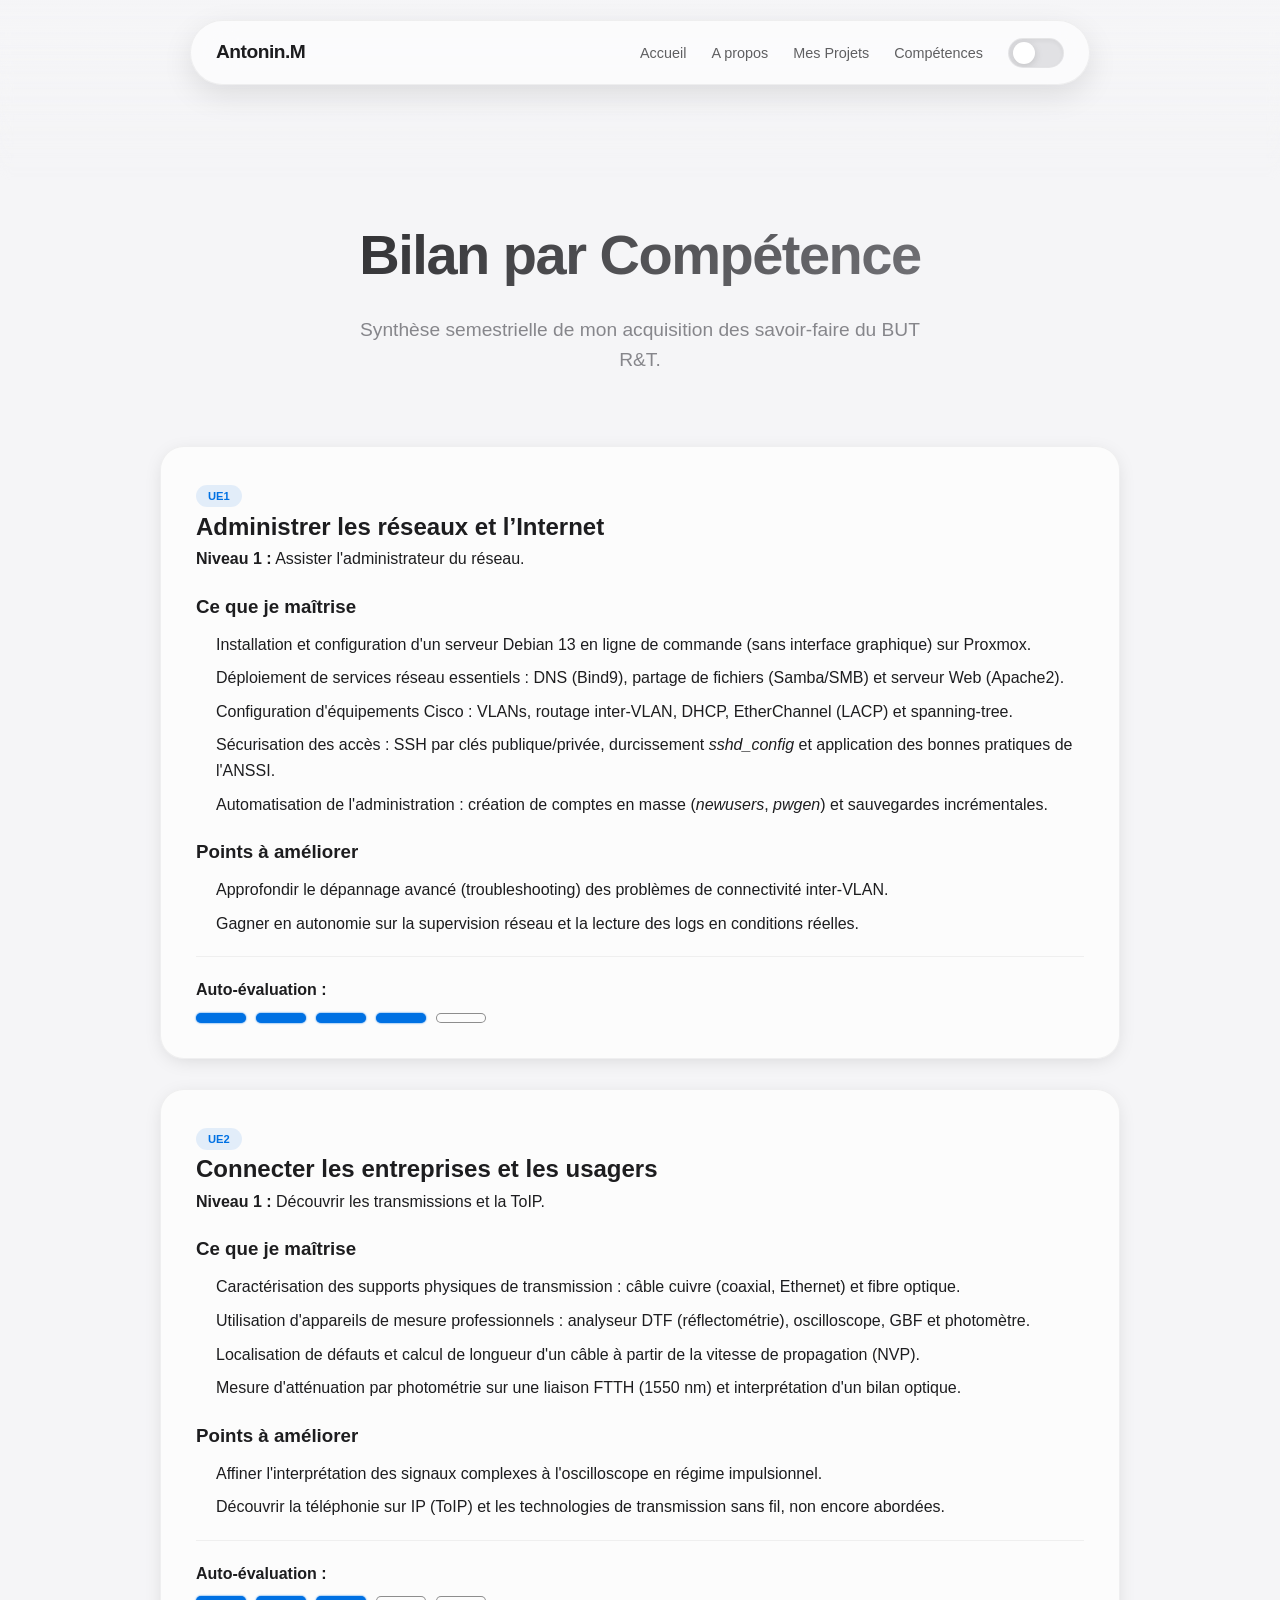
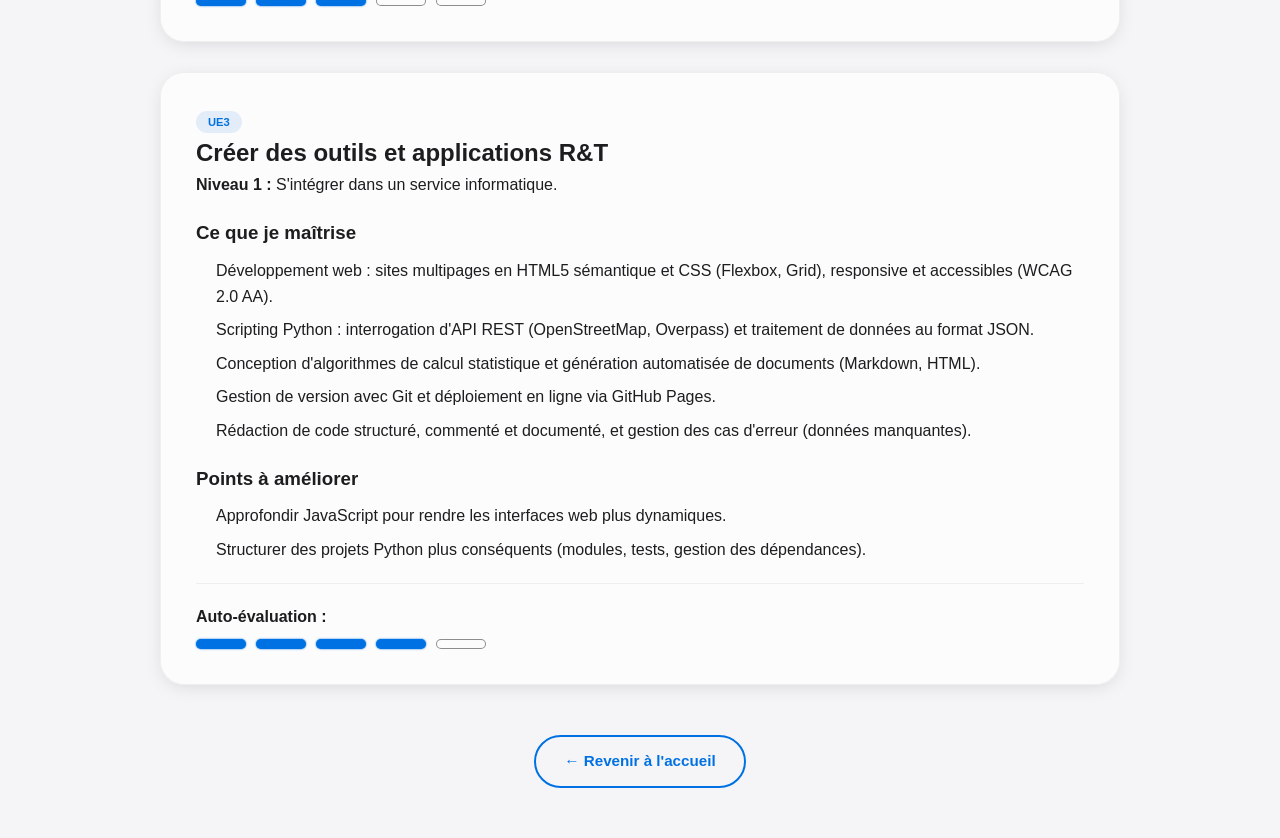
==== commit aba8218d: "MAJ competences.html" ====
--- a/competence.html
+++ b/competence.html
@@ -102,7 +102,7 @@
                     <div class="dot active"></div>
                     <div class="dot active"></div>
                     <div class="dot active"></div>
-                    <div class="dot"></div>
+                    <div class="dot active"></div>
                     <div class="dot"></div>
                 </div>
             </div>
@@ -132,7 +132,7 @@
                 <div class="skill-gauge">
                     <div class="dot active"></div>
                     <div class="dot active"></div>
-                    <div class="dot"></div>
+                    <div class="dot active"></div>
                     <div class="dot"></div>
                     <div class="dot"></div>
                 </div>
--- a/style.css
+++ b/style.css
@@ -553,6 +553,21 @@
         font-size: 2.5rem;
     }
 
+    /* Empile les boutons principaux verticalement sur mobile */
+    .hero .btn {
+        display: block;
+        width: 80%;
+        max-width: 320px;
+        margin-left: auto;
+        margin-right: auto;
+        text-align: center;
+    }
+
+    .hero .btn + .btn {
+        margin-left: auto;
+        margin-top: 15px;
+    }
+
     .navbar {
         padding: 0 15px;
     }
